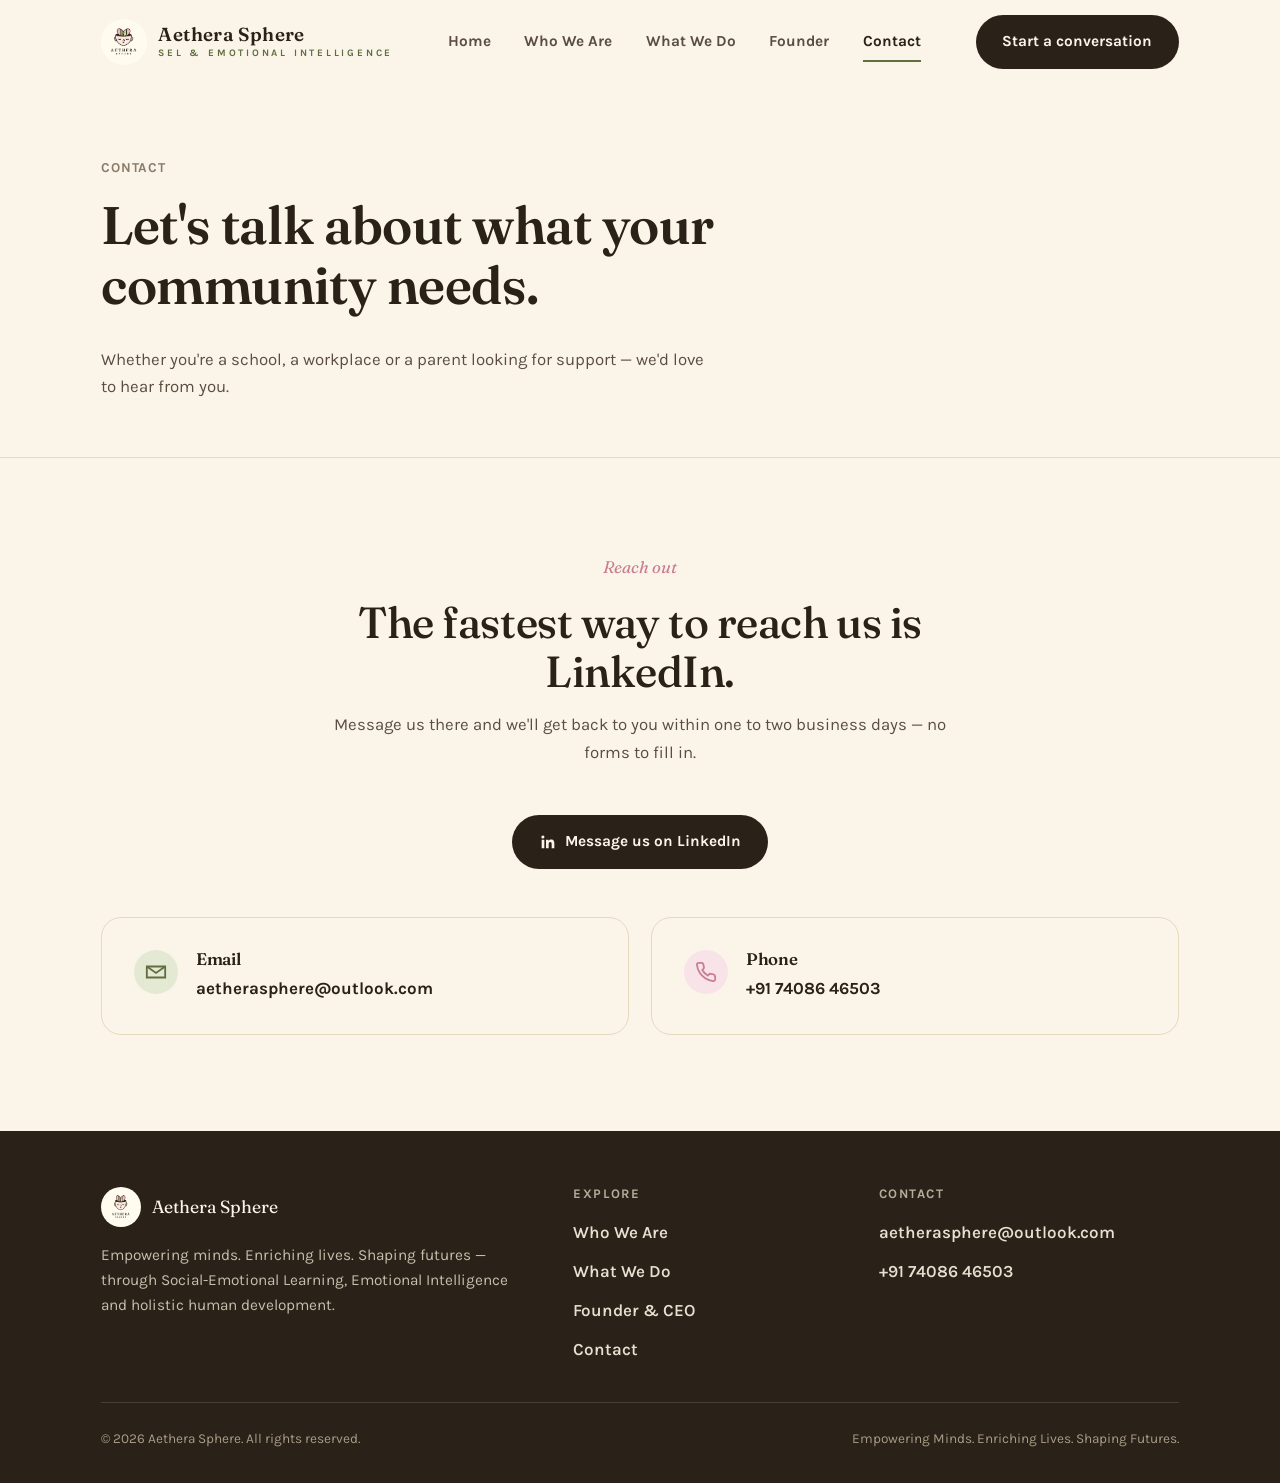
==== contact.html @ 2a9f99ae "Add files via upload" ====
<!doctype html>
<html lang="en">
<head>
<meta charset="UTF-8">
<meta name="viewport" content="width=device-width, initial-scale=1.0">
<title>Contact — Aethera Sphere</title>
<meta name="description" content="Get in touch with Aethera Sphere about SEL, wellbeing and leadership programs.">
<link rel="icon" type="image/jpeg" href="assets/img/logo.jpeg">
<link rel="preconnect" href="https://fonts.googleapis.com">
<link rel="preconnect" href="https://fonts.gstatic.com" crossorigin>
<link href="https://fonts.googleapis.com/css2?family=Fraunces:ital,opsz,wght@0,9..144,400;0,9..144,500;0,9..144,600;1,9..144,500&family=Karla:wght@400;500;700;800&display=swap" rel="stylesheet">
<link rel="stylesheet" href="assets/css/styles.css">
</head>
<body>

<header class="site-header">
  <div class="wrap">
    <a href="index.html" class="brand">
      <img src="assets/img/logo.jpeg" alt="Aethera Sphere mark">
      <span class="brand-word">Aethera Sphere<span>SEL &amp; EMOTIONAL INTELLIGENCE</span></span>
    </a>
    <nav class="main-nav" aria-label="Primary">
      <a href="index.html">Home</a>
      <a href="about.html">Who We Are</a>
      <a href="programs.html">What We Do</a>
      <a href="founder.html">Founder</a>
      <a href="contact.html" class="active">Contact</a>
    </nav>
    <a href="https://www.linkedin.com/company/aethera-sphere" target="_blank" rel="noopener noreferrer" class="btn btn-primary nav-cta">Start a conversation</a>
    <button class="nav-toggle" aria-label="Toggle menu" aria-expanded="false">
      <span></span><span></span><span></span>
    </button>
  </div>
  <div class="mobile-nav">
    <a href="index.html">Home</a>
    <a href="about.html">Who We Are</a>
    <a href="programs.html">What We Do</a>
    <a href="founder.html">Founder</a>
    <a href="contact.html">Contact</a>
  </div>
</header>

<main>

  <section class="page-hero">
    <div class="wrap">
      <span class="crumb">CONTACT</span>
      <h1>Let's talk about what your community needs.</h1>
      <p class="lede mt-2">Whether you're a school, a workplace or a parent looking for support — we'd love to hear from you.</p>
    </div>
  </section>

  <section>
    <div class="wrap">
      <div class="section-head center reveal">
        <p class="kicker">Reach out</p>
        <h2>The fastest way to reach us is LinkedIn.</h2>
        <p class="lede">Message us there and we'll get back to you within one to two business days — no forms to fill in.</p>
        <a href="https://www.linkedin.com/company/aethera-sphere" target="_blank" rel="noopener noreferrer" class="btn btn-primary mt-2">
          <svg viewBox="0 0 24 24" width="18" height="18" fill="currentColor"><path d="M20.45 20.45h-3.56v-5.57c0-1.33-.02-3.03-1.85-3.03-1.85 0-2.14 1.45-2.14 2.94v5.66H9.34V9h3.41v1.56h.05c.48-.9 1.64-1.85 3.38-1.85 3.6 0 4.27 2.37 4.27 5.46v6.28zM5.34 7.43a2.07 2.07 0 110-4.13 2.07 2.07 0 010 4.13zM7.12 20.45H3.56V9h3.56v11.45z"/></svg>
          Message us on LinkedIn
        </a>
      </div>

      <div class="contact-grid reveal">
        <div class="contact-card">
          <div class="mark sage"><svg viewBox="0 0 24 24" fill="none" stroke="currentColor" stroke-width="2" width="22" height="22"><path d="M4 4h16v16H4z" opacity="0"/><path d="M22 6l-10 7L2 6"/><path d="M2 6h20v12H2z"/></svg></div>
          <div>
            <h3>Email</h3>
            <a href="mailto:aetherasphere@outlook.com">aetherasphere@outlook.com</a>
          </div>
        </div>
        <div class="contact-card">
          <div class="mark blush"><svg viewBox="0 0 24 24" fill="none" stroke="currentColor" stroke-width="2" width="22" height="22"><path d="M22 16.9v3a2 2 0 01-2.2 2 19.8 19.8 0 01-8.6-3.1 19.5 19.5 0 01-6-6 19.8 19.8 0 01-3.1-8.7A2 2 0 014.1 2h3a2 2 0 012 1.7c.1.9.3 1.8.6 2.7a2 2 0 01-.5 2.1L7.9 9.9a16 16 0 006 6l1.4-1.4a2 2 0 012.1-.5c.9.3 1.8.5 2.7.6a2 2 0 011.7 2.1z"/></svg></div>
          <div>
            <h3>Phone</h3>
            <a href="tel:+917408646503">+91 74086 46503</a>
          </div>
        </div>
      </div>
    </div>
  </section>

</main>

<footer class="site-footer">
  <div class="wrap">
    <div class="footer-grid">
      <div>
        <a href="index.html" class="footer-brand">
          <img src="assets/img/logo.jpeg" alt="Aethera Sphere mark">
          <span>Aethera Sphere</span>
        </a>
        <p class="lede">Empowering minds. Enriching lives. Shaping futures — through Social-Emotional Learning, Emotional Intelligence and holistic human development.</p>
      </div>
      <div class="footer-col">
        <h4>EXPLORE</h4>
        <ul>
          <li><a href="about.html">Who We Are</a></li>
          <li><a href="programs.html">What We Do</a></li>
          <li><a href="founder.html">Founder &amp; CEO</a></li>
          <li><a href="contact.html">Contact</a></li>
        </ul>
      </div>
      <div class="footer-col">
        <h4>CONTACT</h4>
        <ul>
          <li><a href="mailto:aetherasphere@outlook.com">aetherasphere@outlook.com</a></li>
          <li><a href="tel:+917408646503">+91 74086 46503</a></li>
        </ul>
      </div>
    </div>
    <div class="footer-bottom">
      <span>© <span id="year"></span> Aethera Sphere. All rights reserved.</span>
      <span>Empowering Minds. Enriching Lives. Shaping Futures.</span>
    </div>
  </div>
</footer>

<script src="assets/js/main.js"></script>
</body>
</html>
---- assets/css/styles.css ----
/* =========================================================
   Aethera Sphere — Design Tokens
   Palette drawn from the mark itself: cream ground, ink
   linework, sage leaves, blush petals, stone accents.
   ========================================================= */

:root{
  --cream:        #FBF5E9;
  --cream-deep:   #F1E6D3;
  --cream-line:   #E7D8BE;

  --ink:          #2A2118;
  --ink-soft:     #5B4E40;
  --ink-faint:    #8A7C6A;

  --sage:         #93A468;
  --sage-deep:    #5F6F3F;
  --sage-pale:    #E4E9D3;

  --blush:        #E9AFC0;
  --blush-deep:   #C97D93;
  --blush-pale:   #F7E3E8;

  --stone:        #B6AC9A;

  --serif:  "Fraunces", "Iowan Old Style", ui-serif, Georgia, serif;
  --sans:   "Karla", "Segoe UI", ui-sans-serif, system-ui, sans-serif;

  --max: 1180px;
  --pad: clamp(1.5rem, 4vw, 3.5rem);

  --ease: cubic-bezier(.22,.61,.36,1);
}

@media (prefers-reduced-motion: reduce){
  *{ animation-duration: 0.01ms !important; animation-iteration-count: 1 !important; transition-duration: 0.01ms !important; scroll-behavior: auto !important; }
}

*{ box-sizing: border-box; }
html{ scroll-behavior: smooth; }

body{
  margin: 0;
  background: var(--cream);
  color: var(--ink);
  font-family: var(--sans);
  font-size: 17px;
  line-height: 1.65;
  -webkit-font-smoothing: antialiased;
}

img{ max-width: 100%; display: block; }

a{ color: inherit; text-decoration: none; }

::selection{ background: var(--sage); color: var(--cream); }

:focus-visible{
  outline: 2px solid var(--sage-deep);
  outline-offset: 3px;
}

.wrap{
  max-width: var(--max);
  margin: 0 auto;
  padding-left: var(--pad);
  padding-right: var(--pad);
}

h1,h2,h3,h4{
  font-family: var(--serif);
  font-weight: 600;
  line-height: 1.12;
  margin: 0;
  color: var(--ink);
  letter-spacing: -0.01em;
}

h2{ font-size: clamp(1.9rem, 3.4vw, 2.8rem); font-weight: 500; }
h3{ font-size: clamp(1.3rem, 2vw, 1.6rem); font-weight: 600; }

p{ margin: 0; }

.lede{
  font-size: clamp(1.05rem, 1.3vw, 1.2rem);
  color: var(--ink-soft);
  max-width: 62ch;
}

.measure{ max-width: 62ch; }

/* ---------- Buttons ---------- */
.btn{
  display: inline-flex;
  align-items: center;
  gap: .55rem;
  padding: .85rem 1.6rem;
  border-radius: 999px;
  font-family: var(--sans);
  font-weight: 700;
  font-size: .96rem;
  border: 1.5px solid transparent;
  cursor: pointer;
  transition: transform .35s var(--ease), background .3s ease, color .3s ease, border-color .3s ease;
}
.btn:hover{ transform: translateY(-2px); }
.btn-primary{ background: var(--ink); color: var(--cream); }
.btn-primary:hover{ background: var(--sage-deep); }
.btn-ghost{ background: transparent; color: var(--ink); border-color: var(--ink); }
.btn-ghost:hover{ background: var(--ink); color: var(--cream); }
.btn-light{ background: var(--cream); color: var(--ink); }
.btn-light:hover{ background: var(--blush); }

/* ---------- Header ---------- */
.site-header{
  position: sticky;
  top: 0;
  z-index: 50;
  background: rgba(251,245,233,0.86);
  backdrop-filter: blur(10px);
  border-bottom: 1px solid transparent;
  transition: border-color .4s ease, box-shadow .4s ease;
}
.site-header.is-scrolled{
  border-bottom-color: var(--cream-line);
  box-shadow: 0 8px 24px -20px rgba(42,33,24,.4);
}
.site-header .wrap{
  display: flex;
  align-items: center;
  justify-content: space-between;
  height: 84px;
}
.brand{
  display: flex;
  align-items: center;
  gap: .7rem;
}
.brand img{
  height: 46px;
  width: 46px;
  object-fit: cover;
  border-radius: 50%;
}
.brand-word{
  font-family: var(--serif);
  font-size: 1.18rem;
  font-weight: 600;
  letter-spacing: .02em;
  line-height: 1.1;
}
.brand-word span{
  display: block;
  font-family: var(--sans);
  font-size: .62rem;
  font-weight: 700;
  letter-spacing: .28em;
  color: var(--sage-deep);
  margin-top: .1rem;
}

nav.main-nav{ display: flex; align-items: center; gap: 2.1rem; }
nav.main-nav a{
  position: relative;
  font-size: .96rem;
  font-weight: 700;
  color: var(--ink-soft);
  padding: .3rem 0;
}
nav.main-nav a::after{
  content: "";
  position: absolute;
  left: 0; right: 100%;
  bottom: -3px;
  height: 2px;
  background: var(--sage-deep);
  transition: right .35s var(--ease);
}
nav.main-nav a:hover::after,
nav.main-nav a.active::after{ right: 0; }
nav.main-nav a.active{ color: var(--ink); }

.nav-cta{ display: none; }
@media (min-width: 860px){ .nav-cta{ display: inline-flex; } }

.nav-toggle{
  display: inline-flex;
  background: none; border: none; cursor: pointer;
  flex-direction: column; gap: 5px; padding: .5rem;
}
.nav-toggle span{ width: 24px; height: 2px; background: var(--ink); border-radius: 2px; }
@media (min-width: 860px){ .nav-toggle{ display: none; } }
nav.main-nav{ display: none; }
@media (min-width: 860px){ nav.main-nav{ display: flex; } }

.mobile-nav{
  display: none;
  flex-direction: column;
  padding: .5rem var(--pad) 1.6rem;
  gap: 1rem;
  background: var(--cream);
  border-bottom: 1px solid var(--cream-line);
}
.mobile-nav.open{ display: flex; }
.mobile-nav a{ font-family: var(--serif); font-size: 1.2rem; }
@media (min-width: 860px){ .mobile-nav{ display: none !important; } }

/* ---------- Hero ---------- */
.hero{
  position: relative;
  overflow: hidden;
  padding: clamp(3rem, 8vw, 5.5rem) 0 clamp(3.5rem, 9vw, 6rem);
}
.hero .wrap{
  display: grid;
  grid-template-columns: 1fr;
  gap: 3rem;
  align-items: center;
}
@media (min-width: 940px){
  .hero .wrap{ grid-template-columns: 1.05fr .95fr; }
}
.eyebrow-mark{
  display: inline-flex;
  align-items: center;
  gap: .55rem;
  font-family: var(--serif);
  font-style: italic;
  font-size: 1.02rem;
  color: var(--sage-deep);
  margin-bottom: 1.1rem;
}
.eyebrow-mark svg{ width: 18px; height: 18px; }

.hero h1{
  font-size: clamp(2.5rem, 5.4vw, 4.1rem);
  max-width: 14ch;
}
.hero h1 em{ font-style: italic; color: var(--sage-deep); font-weight: 500; }
.hero .lede{ margin-top: 1.4rem; }
.hero-actions{ display: flex; gap: 1rem; flex-wrap: wrap; margin-top: 2.2rem; }

.hero-art{
  position: relative;
  display: flex;
  justify-content: center;
  align-items: center;
}
.hero-art-glow{
  position: absolute;
  width: min(380px, 78%);
  aspect-ratio: 1;
  border-radius: 50%;
  background: radial-gradient(circle, var(--blush-pale) 0%, var(--sage-pale) 55%, transparent 78%);
  filter: blur(2px);
  opacity: 0;
  transform: scale(.85);
  animation: glowIn 1.4s var(--ease) forwards .15s;
}
.hero-logo{
  position: relative;
  width: min(360px, 82%);
  height: auto;
  border-radius: 50%;
  box-shadow: 0 30px 60px -28px rgba(42,33,24,.35);
  opacity: 0;
  transform: translateY(22px) scale(.96);
  animation: logoIn 1s var(--ease) forwards .3s;
}
@keyframes glowIn{ to{ opacity: 1; transform: scale(1); } }
@keyframes logoIn{ to{ opacity: 1; transform: translateY(0) scale(1); } }

/* ---------- Sections ---------- */
section{ padding: clamp(3.5rem, 8vw, 6rem) 0; }
.section-alt{ background: var(--cream-deep); }
.section-ink{ background: var(--ink); color: var(--cream); }
.section-ink .lede{ color: #D9CFC0; }

.section-head{
  display: flex;
  flex-direction: column;
  gap: 1rem;
  max-width: 46rem;
  margin-bottom: 3rem;
}
.section-head.center{ align-items: center; text-align: center; margin-left: auto; margin-right: auto; }

.kicker{
  font-family: var(--serif);
  font-style: italic;
  color: var(--blush-deep);
  font-size: 1.05rem;
}
.section-ink .kicker{ color: var(--blush); }

/* ---------- Two column ---------- */
.two-col{
  display: grid;
  grid-template-columns: 1fr;
  gap: 3rem;
}
@media (min-width: 860px){
  .two-col{ grid-template-columns: 1fr 1fr; align-items: start; }
}
.two-col.reverse{ direction: rtl; }
.two-col.reverse > *{ direction: ltr; }

/* ---------- Stat / pull-quote panel ---------- */
.panel{
  background: var(--cream);
  border: 1px solid var(--cream-line);
  border-radius: 22px;
  padding: 2.2rem;
}
.stat-list{ display: grid; gap: 1.6rem; }
.stat-list .stat b{
  display: block;
  font-family: var(--serif);
  font-size: 2.3rem;
  color: var(--sage-deep);
  line-height: 1;
}
.stat-list .stat span{ color: var(--ink-soft); font-size: .95rem; }

/* ---------- Pill focus areas ---------- */
.pill-field{
  display: flex;
  flex-wrap: wrap;
  gap: .8rem;
}
.pill{
  display: inline-flex;
  align-items: center;
  gap: .55rem;
  padding: .75rem 1.3rem;
  border-radius: 999px;
  background: var(--cream);
  border: 1.5px solid var(--cream-line);
  font-weight: 700;
  font-size: .92rem;
  color: var(--ink);
}
.pill svg{ width: 16px; height: 16px; flex-shrink: 0; }
.pill:nth-child(4n+1){ border-color: var(--sage); }
.pill:nth-child(4n+2){ border-color: var(--blush-deep); }
.pill:nth-child(4n+3){ border-color: var(--stone); }

/* ---------- Leaf list ---------- */
.leaf-list{ list-style: none; margin: 0; padding: 0; display: grid; gap: 1.1rem; }
.leaf-list li{ display: flex; gap: .85rem; align-items: flex-start; }
.leaf-list svg{ width: 20px; height: 20px; flex-shrink: 0; margin-top: .2rem; }
.leaf-list p{ color: var(--ink-soft); }
.leaf-list b{ color: var(--ink); }

/* ---------- Program cards (organic, not uniform SaaS grid) ---------- */
.program-grid{
  display: grid;
  grid-template-columns: 1fr;
  gap: 1.4rem;
}
@media (min-width: 700px){ .program-grid{ grid-template-columns: 1fr 1fr; } }
@media (min-width: 1080px){ .program-grid{ grid-template-columns: repeat(3, 1fr); } }

.program-card{
  padding: 2rem 1.8rem;
  border-radius: 26px 26px 26px 6px;
  background: var(--cream);
  border: 1px solid var(--cream-line);
  transition: transform .4s var(--ease), box-shadow .4s var(--ease);
}
.program-card:hover{ transform: translateY(-6px); box-shadow: 0 22px 40px -28px rgba(42,33,24,.45); }
.program-card:nth-child(3n+2){ border-radius: 26px 26px 6px 26px; }
.program-card .mark{
  width: 46px; height: 46px; border-radius: 50%;
  display: flex; align-items: center; justify-content: center;
  margin-bottom: 1.3rem;
}
.program-card .mark svg{ width: 22px; height: 22px; }
.program-card h3{ margin-bottom: .6rem; }
.program-card p{ color: var(--ink-soft); font-size: .96rem; }
.mark.sage{ background: var(--sage-pale); color: var(--sage-deep); }
.mark.blush{ background: var(--blush-pale); color: var(--blush-deep); }
.mark.stone{ background: #EFEAE0; color: var(--ink-soft); }

/* ---------- Quote band ---------- */
.quote-band blockquote{
  font-family: var(--serif);
  font-size: clamp(1.5rem, 3vw, 2.1rem);
  font-style: italic;
  line-height: 1.4;
  max-width: 40rem;
  margin: 0 auto;
}
.quote-band cite{
  display: block;
  margin-top: 1.6rem;
  font-style: normal;
  font-family: var(--sans);
  font-weight: 700;
  font-size: .9rem;
  letter-spacing: .04em;
  color: var(--blush);
}

/* ---------- CTA band ---------- */
.cta-band{
  border-radius: 28px;
  background: var(--sage-pale);
  padding: clamp(2.4rem, 6vw, 4rem);
  display: flex;
  flex-wrap: wrap;
  gap: 2rem;
  align-items: center;
  justify-content: space-between;
  position: relative;
  overflow: hidden;
}
.cta-band h2{ max-width: 20ch; flex: 1 1 320px; }
.cta-band .cta-actions{ display: flex; gap: 1rem; flex-wrap: wrap; flex: 0 0 auto; }

/* ---------- Founder ---------- */
.founder-card{
  display: grid;
  grid-template-columns: 1fr;
  gap: 2.4rem;
  align-items: center;
}
@media (min-width: 820px){ .founder-card{ grid-template-columns: .8fr 1.2fr; } }
.monogram{
  width: 240px;
  height: 240px;
  max-width: 60vw;
  max-height: 60vw;
  aspect-ratio: 1;
  border-radius: 50%;
  background: linear-gradient(160deg, var(--blush-pale), var(--sage-pale));
  border: 1.5px solid var(--cream-line);
  display: flex; align-items: center; justify-content: center;
  position: relative;
  margin: 0 auto;
}
.monogram span{
  font-family: var(--serif);
  font-size: clamp(3rem, 8vw, 4.6rem);
  color: var(--ink);
}
.monogram svg{ position: absolute; width: 70%; height: 70%; opacity: .5; }

/* ---------- Contact ---------- */
.contact-grid{
  display: grid;
  grid-template-columns: 1fr;
  gap: 1.4rem;
}
@media (min-width: 760px){ .contact-grid{ grid-template-columns: 1fr 1fr; } }
.contact-card{
  padding: 2rem;
  border-radius: 20px;
  border: 1px solid var(--cream-line);
  background: var(--cream);
  display: flex;
  gap: 1.1rem;
  align-items: flex-start;
}
.contact-card .mark{ width: 44px; height: 44px; border-radius: 50%; display:flex; align-items:center; justify-content:center; flex-shrink:0; }
.contact-card h3{ margin-bottom: .3rem; font-size: 1.05rem; }
.contact-card a{ font-weight: 700; }
.contact-card a:hover{ color: var(--sage-deep); }

.form-panel{
  background: var(--cream);
  border: 1px solid var(--cream-line);
  border-radius: 22px;
  padding: clamp(1.8rem, 4vw, 2.6rem);
}
.field{ display: flex; flex-direction: column; gap: .5rem; margin-bottom: 1.3rem; }
.field label{ font-weight: 700; font-size: .9rem; color: var(--ink-soft); }
.field input, .field textarea{
  font-family: var(--sans);
  font-size: 1rem;
  padding: .85rem 1rem;
  border-radius: 12px;
  border: 1.5px solid var(--cream-line);
  background: #fff;
  color: var(--ink);
  resize: vertical;
}
.field input:focus, .field textarea:focus{ border-color: var(--sage-deep); outline: none; }

/* ---------- Footer ---------- */
footer.site-footer{
  background: var(--ink);
  color: var(--cream);
  padding: 3.5rem 0 2rem;
}
.footer-grid{
  display: grid;
  grid-template-columns: 1fr;
  gap: 2.4rem;
  padding-bottom: 2.4rem;
  border-bottom: 1px solid rgba(251,245,233,.14);
}
@media (min-width: 780px){ .footer-grid{ grid-template-columns: 1.3fr .8fr .9fr; } }
.footer-brand{ display: flex; align-items: center; gap: .7rem; margin-bottom: 1rem; }
.footer-brand img{ height: 40px; width: 40px; border-radius: 50%; }
.footer-brand span{ font-family: var(--serif); font-size: 1.1rem; }
footer.site-footer .lede{ color: #C9BEAC; font-size: .96rem; }
.footer-col h4{ font-family: var(--sans); font-size: .82rem; letter-spacing: .12em; color: var(--stone); margin-bottom: 1rem; font-weight: 700; }
.footer-col ul{ list-style: none; margin: 0; padding: 0; display: grid; gap: .7rem; }
.footer-col a{ color: #E7DFCF; font-weight: 600; }
.footer-col a:hover{ color: var(--blush); }
.footer-bottom{
  padding-top: 1.6rem;
  display: flex;
  flex-wrap: wrap;
  gap: 1rem;
  justify-content: space-between;
  font-size: .85rem;
  color: #A99C87;
}

/* ---------- Reveal on scroll (single, restrained use) ----------
   Progressive enhancement: content is visible by default so it
   never disappears if JS fails to run. JS opts elements into the
   hidden starting state only once it can guarantee it will reveal
   them again. */
.reveal{ transition: opacity .8s var(--ease), transform .8s var(--ease); }
.reveal.pending{ opacity: 0; transform: translateY(18px); }
.reveal.pending.in{ opacity: 1; transform: translateY(0); }

/* ---------- Page hero (inner pages) ---------- */
.page-hero{
  padding: clamp(3rem, 7vw, 4.5rem) 0 clamp(2.5rem, 6vw, 3.5rem);
  border-bottom: 1px solid var(--cream-line);
}
.page-hero h1{ font-size: clamp(2.2rem, 4.4vw, 3.3rem); max-width: 18ch; }
.crumb{
  font-size: .85rem;
  font-weight: 700;
  letter-spacing: .06em;
  color: var(--ink-faint);
  margin-bottom: 1rem;
  display: block;
}

/* ---------- Utility ---------- */
.center{ text-align: center; }
.mt-2{ margin-top: 2rem; }
.divider-leaf{ display:flex; justify-content:center; margin: 0 auto; width: 26px; opacity:.65; }
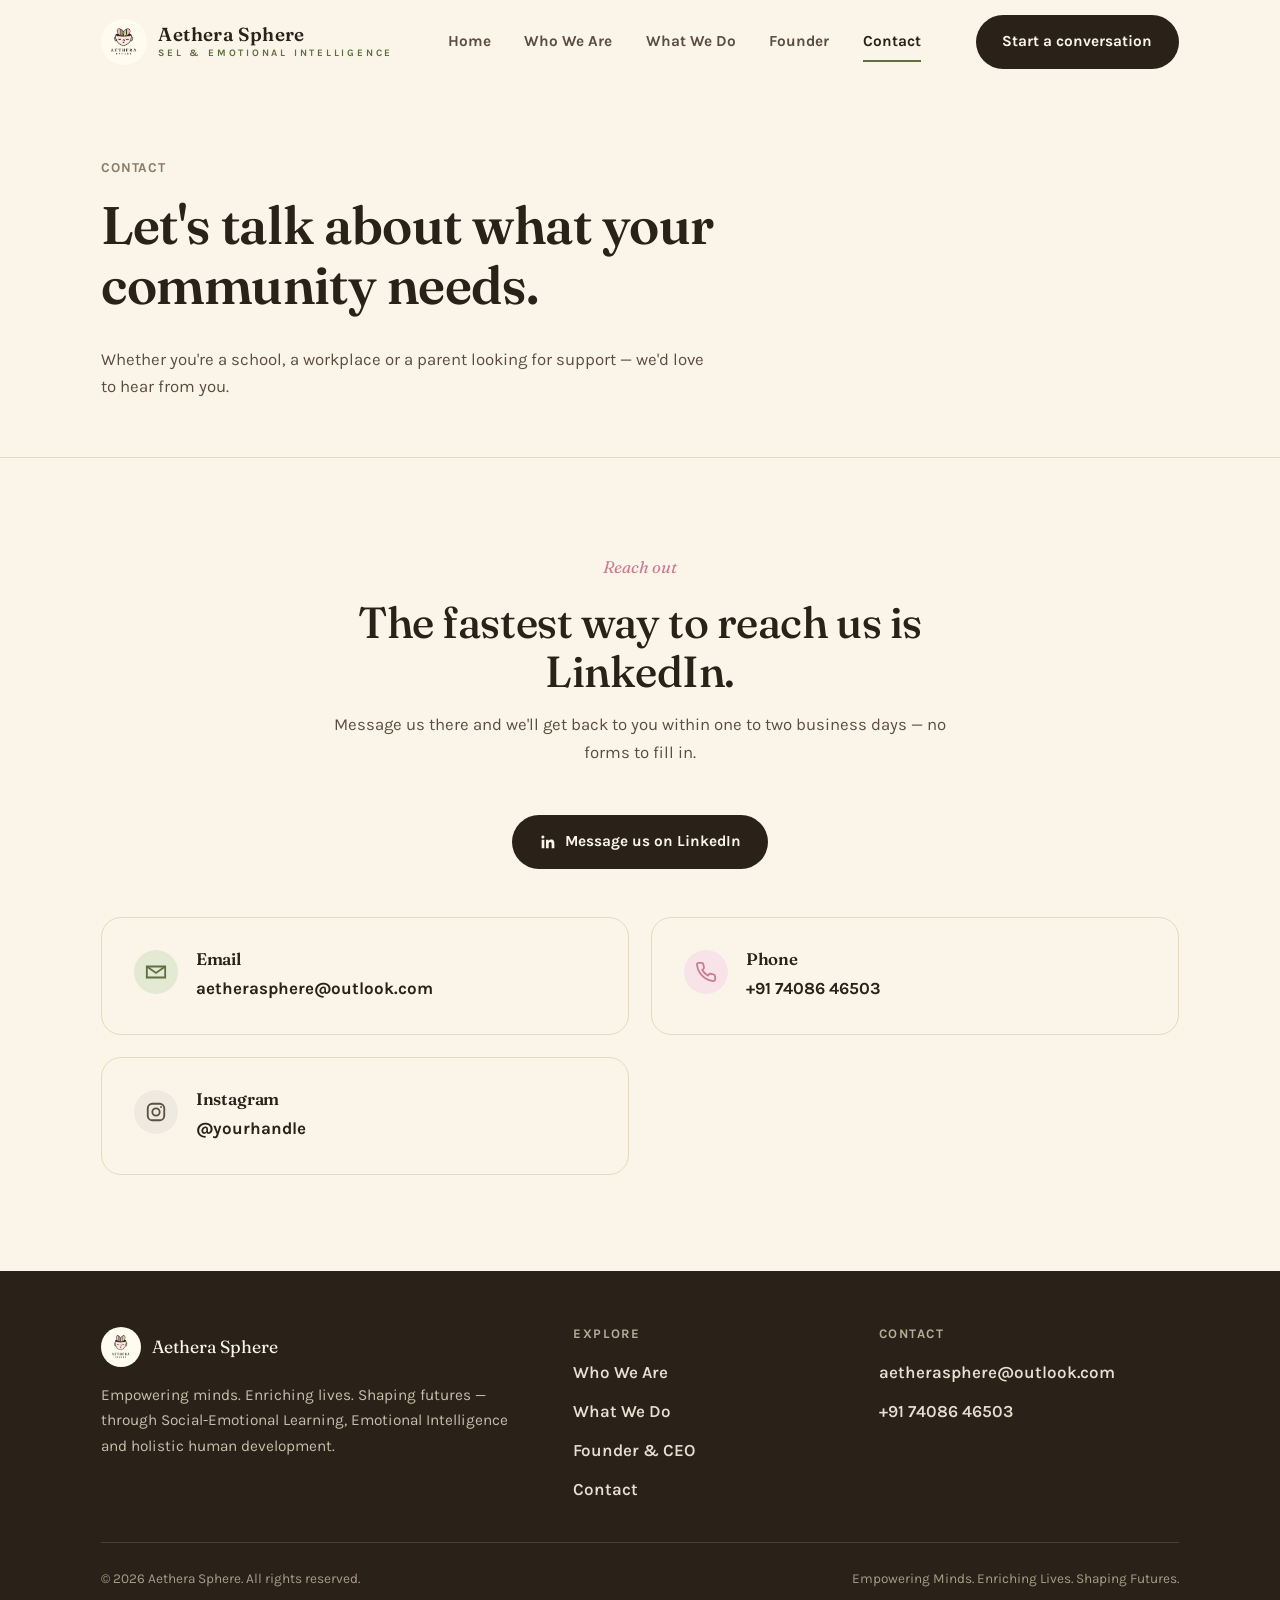
==== commit 2c9bc40e: "Add Instagram contact section to contact.html" ====
--- a/contact.html
+++ b/contact.html
@@ -77,6 +77,13 @@
             <a href="tel:+917408646503">+91 74086 46503</a>
           </div>
         </div>
+        <div class="contact-card">
+      <div class="mark stone"><svg viewBox="0 0 24 24" fill="none" stroke="currentColor" stroke-width="2" width="22" height="22"><rect x="3" y="3" width="18" height="18" rx="5"/><circle cx="12" cy="12" r="4"/><circle cx="17.5" cy="6.5" r="1" fill="currentColor" stroke="none"/></svg></div>
+      <div>
+        <h3>Instagram</h3>
+        <a href="https://www.instagram.com/aethera_sphere" target="_blank" rel="noopener noreferrer">@yourhandle</a>
+      </div>
+    </div>
       </div>
     </div>
   </section>
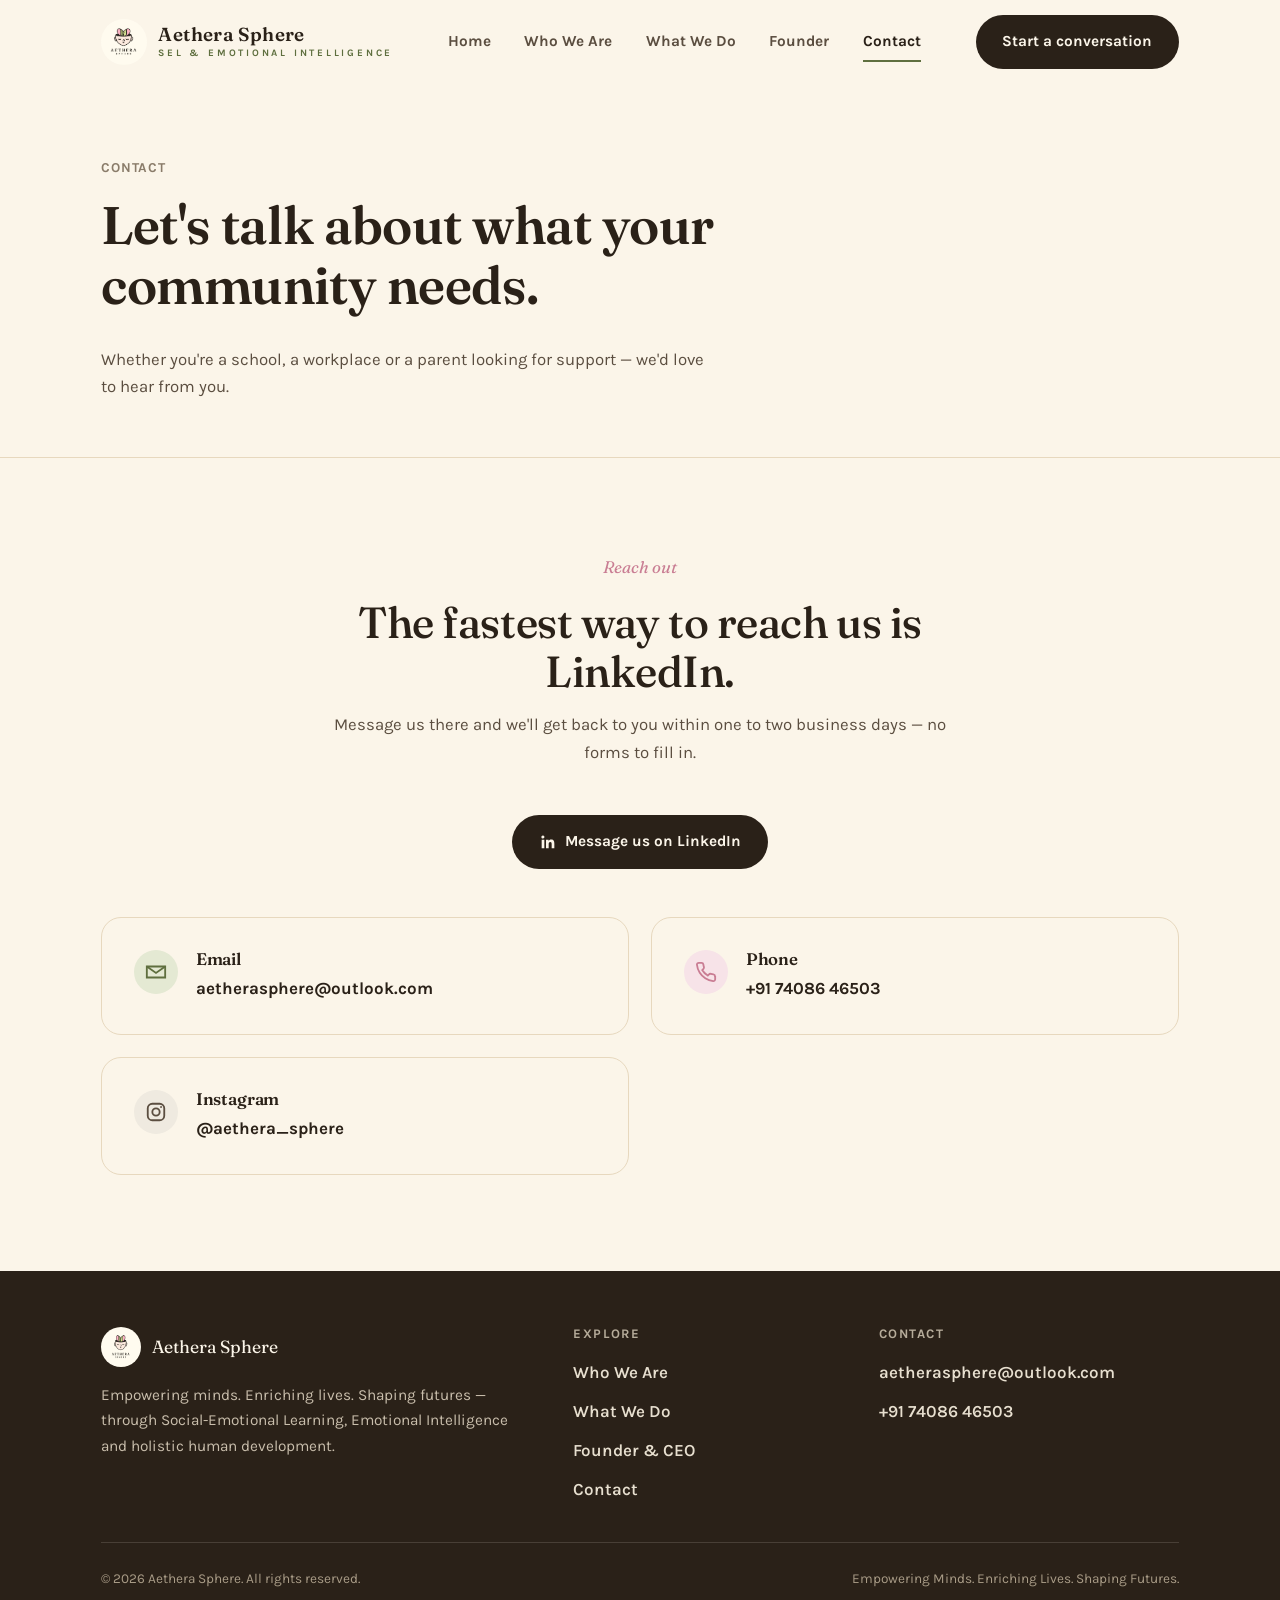
==== commit 59aeeb54: "Update contact.html" ====
--- a/contact.html
+++ b/contact.html
@@ -81,7 +81,7 @@
       <div class="mark stone"><svg viewBox="0 0 24 24" fill="none" stroke="currentColor" stroke-width="2" width="22" height="22"><rect x="3" y="3" width="18" height="18" rx="5"/><circle cx="12" cy="12" r="4"/><circle cx="17.5" cy="6.5" r="1" fill="currentColor" stroke="none"/></svg></div>
       <div>
         <h3>Instagram</h3>
-        <a href="https://www.instagram.com/aethera_sphere" target="_blank" rel="noopener noreferrer">@yourhandle</a>
+        <a href="https://www.instagram.com/aethera_sphere" target="_blank" rel="noopener noreferrer">@aethera_sphere</a>
       </div>
     </div>
       </div>
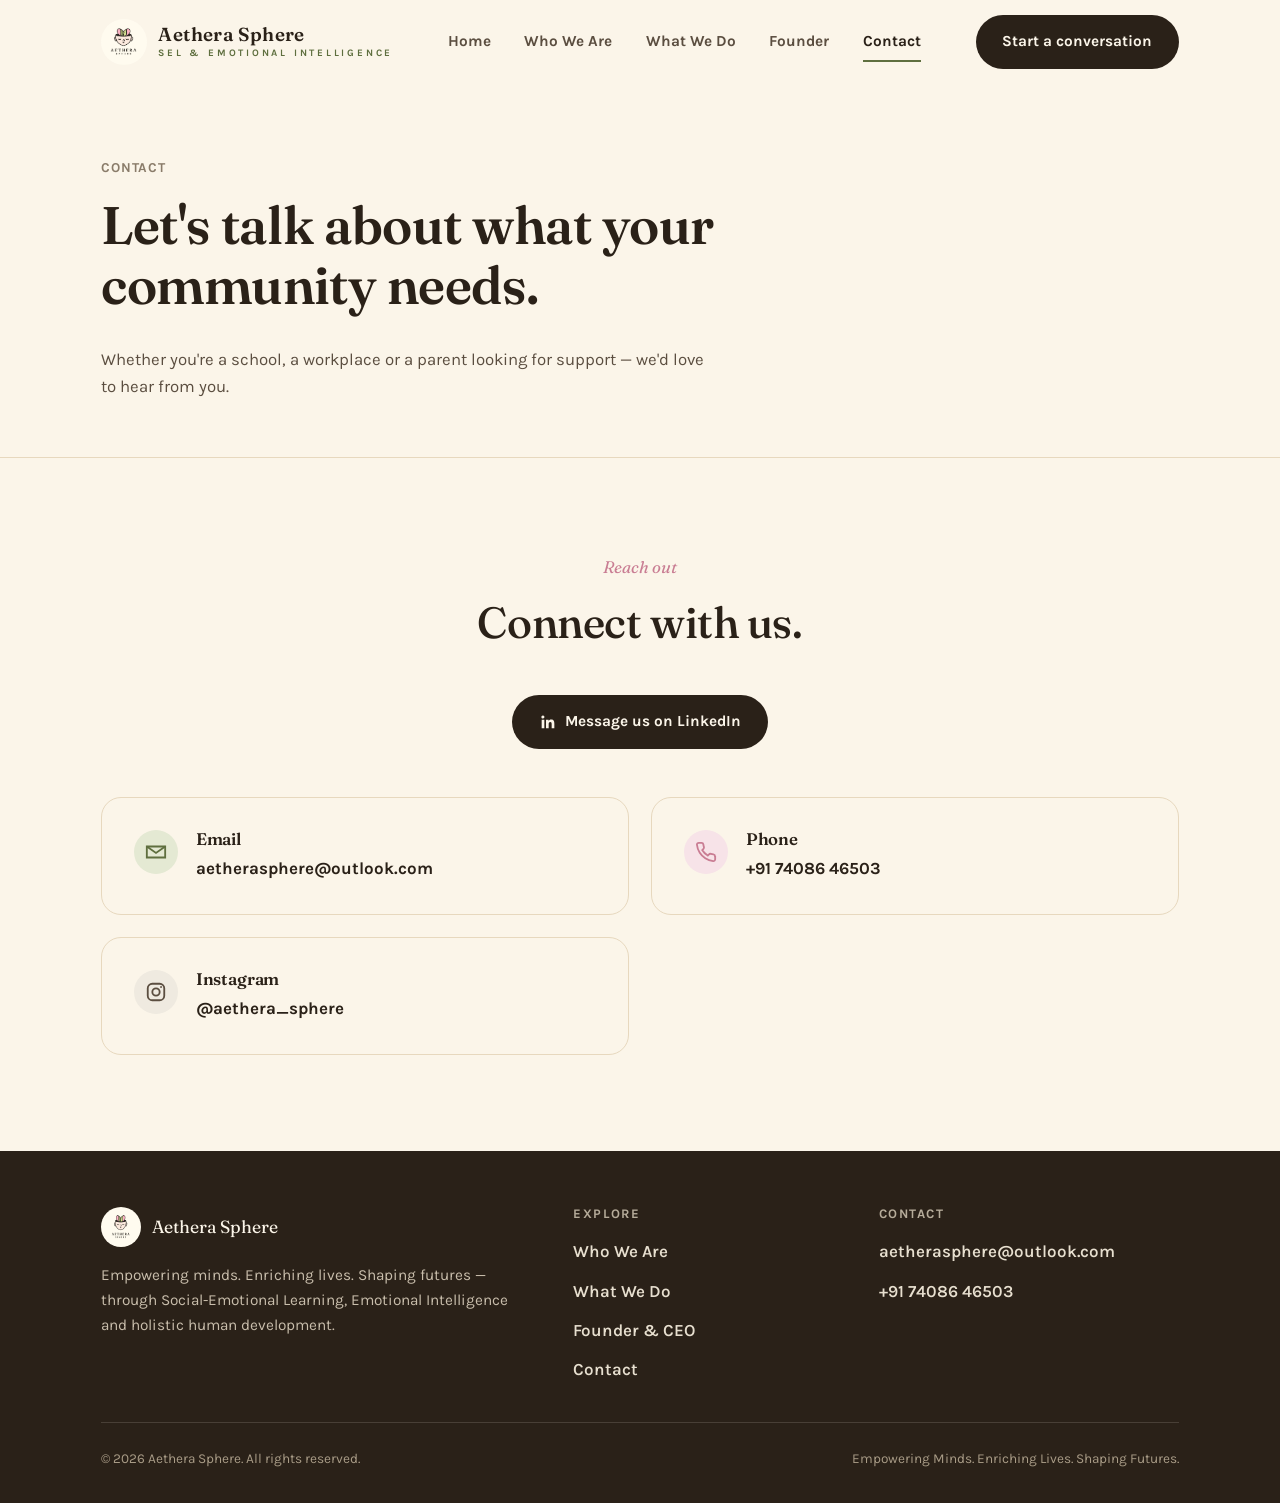
==== commit 9cc3b2d8: "Change contact heading and update messaging Updated the contact section to encourage connection on L" ====
--- a/contact.html
+++ b/contact.html
@@ -54,8 +54,8 @@
     <div class="wrap">
       <div class="section-head center reveal">
         <p class="kicker">Reach out</p>
-        <h2>The fastest way to reach us is LinkedIn.</h2>
-        <p class="lede">Message us there and we'll get back to you within one to two business days — no forms to fill in.</p>
+        <h2>Connect with us.</h2>
+        <!-- <p class="lede">Message us there and we'll get back to you within one to two business days.</p> -->
         <a href="https://www.linkedin.com/company/aethera-sphere" target="_blank" rel="noopener noreferrer" class="btn btn-primary mt-2">
           <svg viewBox="0 0 24 24" width="18" height="18" fill="currentColor"><path d="M20.45 20.45h-3.56v-5.57c0-1.33-.02-3.03-1.85-3.03-1.85 0-2.14 1.45-2.14 2.94v5.66H9.34V9h3.41v1.56h.05c.48-.9 1.64-1.85 3.38-1.85 3.6 0 4.27 2.37 4.27 5.46v6.28zM5.34 7.43a2.07 2.07 0 110-4.13 2.07 2.07 0 010 4.13zM7.12 20.45H3.56V9h3.56v11.45z"/></svg>
           Message us on LinkedIn
